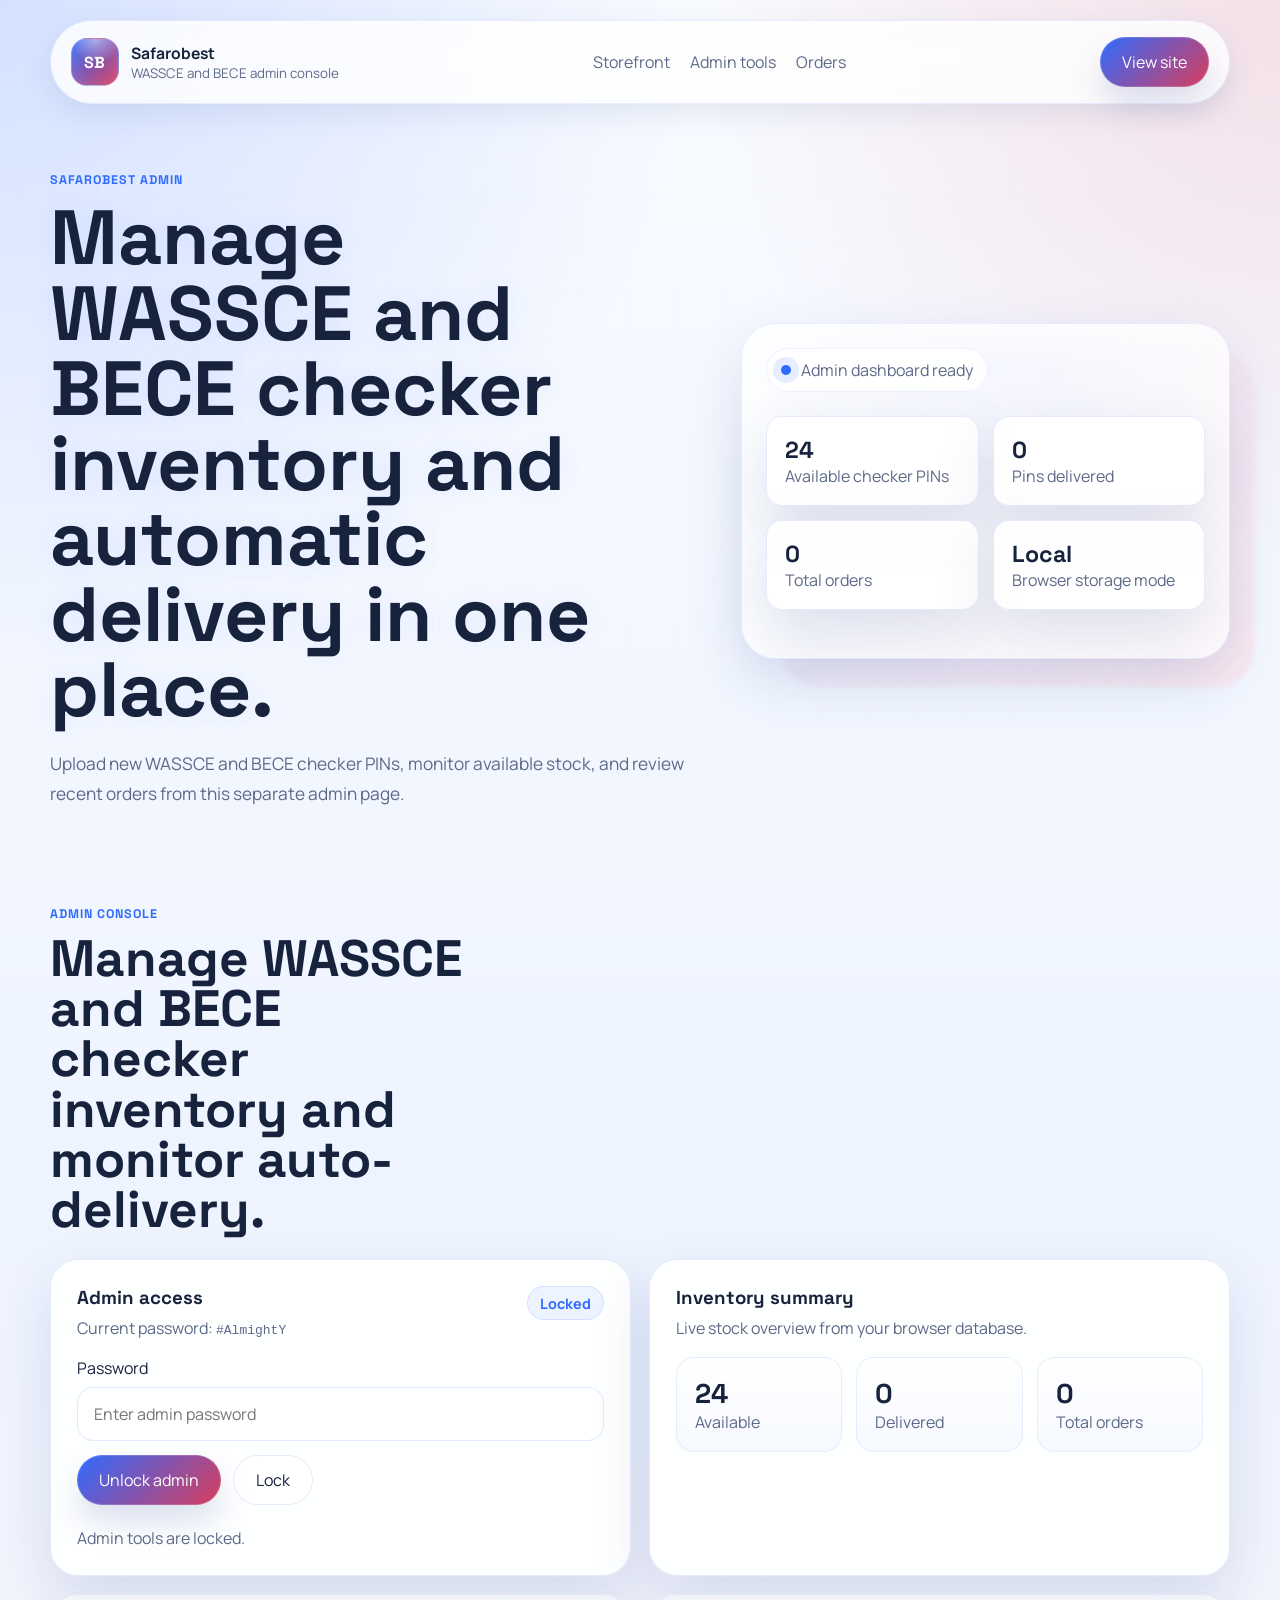
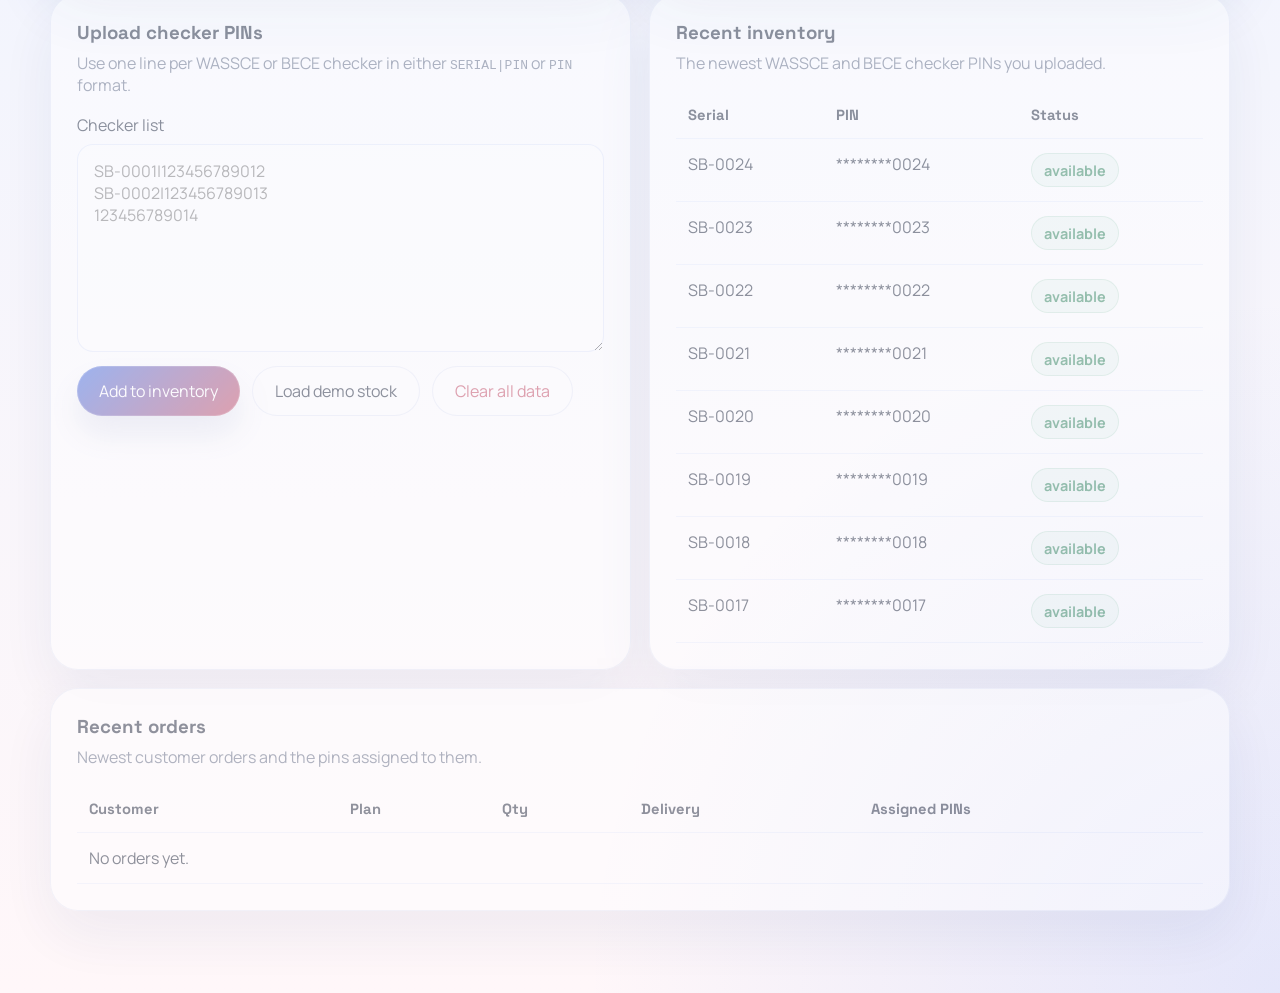
==== secure-portal.html @ 991288cd "Add files via upload" ====
<!DOCTYPE html>
<html lang="en">
  <head>
    <meta charset="UTF-8" />
    <meta name="viewport" content="width=device-width, initial-scale=1.0" />
    <title>Safarobest Admin | WASSCE and BECE Inventory</title>
    <meta
      name="description"
      content="Safarobest admin page for managing WASSCE and BECE checker PIN inventory, stock counts, and fulfilled orders."
    />
    <link rel="preconnect" href="https://fonts.googleapis.com" />
    <link rel="preconnect" href="https://fonts.gstatic.com" crossorigin />
    <link
      href="https://fonts.googleapis.com/css2?family=Space+Grotesk:wght@400;500;700&family=Manrope:wght@400;500;700;800&display=swap"
      rel="stylesheet"
    />
    <link rel="stylesheet" href="styles.css" />
  </head>
  <body>
    <div class="page-shell">
      <header class="topbar">
        <a class="brand" href="index.html">
          <span class="brand-mark">SB</span>
          <span class="brand-copy">
            <strong>Safarobest</strong>
            <small>WASSCE and BECE admin console</small>
          </span>
        </a>

        <nav class="nav">
          <a href="index.html">Storefront</a>
          <a href="#admin">Admin tools</a>
          <a href="#orders">Orders</a>
        </nav>

        <a class="nav-cta" href="index.html">View site</a>
      </header>

      <main>
        <section class="hero admin-hero">
          <div class="hero-copy">
            <p class="eyebrow">Safarobest admin</p>
            <h1>Manage WASSCE and BECE checker inventory and automatic delivery in one place.</h1>
            <p class="hero-text">
              Upload new WASSCE and BECE checker PINs, monitor available stock, and review recent
              orders from this separate admin page.
            </p>
          </div>

          <div class="hero-card">
            <div class="glass-panel">
              <div class="status-row">
                <span class="dot"></span>
                <span>Admin dashboard ready</span>
              </div>

              <div class="stats-grid">
                <article>
                  <strong id="heroAvailablePins">0</strong>
                  <span>Available checker PINs</span>
                </article>
                <article>
                  <strong id="heroDeliveredPins">0</strong>
                  <span>Pins delivered</span>
                </article>
                <article>
                  <strong id="ordersTotal">0</strong>
                  <span>Total orders</span>
                </article>
                <article>
                  <strong>Local</strong>
                  <span>Browser storage mode</span>
                </article>
              </div>
            </div>
          </div>
        </section>

        <section class="admin-section" id="admin">
          <div class="section-heading">
            <p class="eyebrow">Admin console</p>
            <h2>Manage WASSCE and BECE checker inventory and monitor auto-delivery.</h2>
          </div>

          <div class="admin-grid">
            <article class="admin-card">
              <div class="card-head">
                <div>
                  <h3>Admin access</h3>
                  <p>Current password: <code>#AlmightY</code></p>
                </div>
                <span class="status-pill" id="adminStatus">Locked</span>
              </div>

              <form class="admin-form" id="adminLoginForm">
                <label>
                  Password
                  <input
                    type="password"
                    id="adminPassword"
                    placeholder="Enter admin password"
                    required
                  />
                </label>
                <div class="inline-actions">
                  <button class="primary-btn" type="submit">Unlock admin</button>
                  <button class="secondary-btn" type="button" id="adminLogoutBtn">Lock</button>
                </div>
                <p class="helper-text" id="adminFeedback" aria-live="polite"></p>
              </form>
            </article>

            <article class="admin-card">
              <div class="card-head">
                <div>
                  <h3>Inventory summary</h3>
                  <p>Live stock overview from your browser database.</p>
                </div>
              </div>

              <div class="inventory-stats">
                <div>
                  <strong id="stockAvailable">0</strong>
                  <span>Available</span>
                </div>
                <div>
                  <strong id="stockSold">0</strong>
                  <span>Delivered</span>
                </div>
                <div>
                  <strong id="stockOrdersTotal">0</strong>
                  <span>Total orders</span>
                </div>
              </div>
            </article>
          </div>

          <div class="admin-grid admin-tools locked-panel" id="adminTools">
            <article class="admin-card">
              <div class="card-head">
                <div>
                  <h3>Upload checker PINs</h3>
                  <p>Use one line per WASSCE or BECE checker in either <code>SERIAL|PIN</code> or <code>PIN</code> format.</p>
                </div>
              </div>

              <form class="admin-form" id="inventoryForm">
                <label>
                  Checker list
                  <textarea
                    id="inventoryInput"
                    rows="8"
                    placeholder="SB-0001|123456789012&#10;SB-0002|123456789013&#10;123456789014"
                    required
                  ></textarea>
                </label>

                <div class="inline-actions">
                  <button class="primary-btn" type="submit">Add to inventory</button>
                  <button class="secondary-btn" type="button" id="seedDemoBtn">Load demo stock</button>
                  <button class="secondary-btn danger-btn" type="button" id="clearDataBtn">Clear all data</button>
                </div>
                <p class="helper-text" id="inventoryFeedback" aria-live="polite"></p>
              </form>
            </article>

            <article class="admin-card">
              <div class="card-head">
                <div>
                  <h3>Recent inventory</h3>
                  <p>The newest WASSCE and BECE checker PINs you uploaded.</p>
                </div>
              </div>
              <div class="table-wrap">
                <table class="data-table">
                  <thead>
                    <tr>
                      <th>Serial</th>
                      <th>PIN</th>
                      <th>Status</th>
                    </tr>
                  </thead>
                  <tbody id="inventoryTableBody"></tbody>
                </table>
              </div>
            </article>

            <article class="admin-card span-two" id="orders">
              <div class="card-head">
                <div>
                  <h3>Recent orders</h3>
                  <p>Newest customer orders and the pins assigned to them.</p>
                </div>
              </div>
              <div class="table-wrap">
                <table class="data-table">
                  <thead>
                    <tr>
                      <th>Customer</th>
                      <th>Plan</th>
                      <th>Qty</th>
                      <th>Delivery</th>
                      <th>Assigned PINs</th>
                    </tr>
                  </thead>
                  <tbody id="ordersTableBody"></tbody>
                </table>
              </div>
            </article>
          </div>
        </section>
      </main>
    </div>

    <script src="script.js"></script>
  </body>
</html>
---- styles.css ----
:root {
  --bg: #f4f8ff;
  --surface: rgba(255, 255, 255, 0.72);
  --surface-solid: #ffffff;
  --card: rgba(255, 255, 255, 0.92);
  --text: #17233c;
  --muted: #5c6988;
  --line: rgba(43, 91, 214, 0.12);
  --accent: #2f6bff;
  --accent-deep: #d93d5c;
  --accent-soft: #ffffff;
  --mint: rgba(230, 238, 255, 0.95);
  --sky: rgba(228, 241, 255, 0.95);
  --sun: rgba(255, 233, 239, 0.95);
  --shadow: 0 24px 60px rgba(34, 64, 132, 0.14);
  --radius-xl: 28px;
  --radius-lg: 22px;
  --radius-md: 16px;
  --radius-sm: 12px;
  --max-width: 1180px;
}

* {
  box-sizing: border-box;
}

html {
  scroll-behavior: smooth;
}

body {
  margin: 0;
  font-family: "Manrope", sans-serif;
  color: var(--text);
  background:
    radial-gradient(circle at top left, rgba(47, 107, 255, 0.18), transparent 24%),
    radial-gradient(circle at top right, rgba(217, 61, 92, 0.14), transparent 20%),
    radial-gradient(circle at bottom right, rgba(92, 144, 255, 0.16), transparent 24%),
    linear-gradient(180deg, #f9fbff 0%, #eef4ff 46%, #fff7f9 100%);
  position: relative;
  overflow-x: hidden;
}

body::before {
  content: "";
  position: fixed;
  inset: 0;
  pointer-events: none;
  background:
    linear-gradient(rgba(47, 107, 255, 0.03) 1px, transparent 1px),
    linear-gradient(90deg, rgba(217, 61, 92, 0.025) 1px, transparent 1px);
  background-size: 48px 48px;
  mask-image: radial-gradient(circle at center, black 55%, transparent 100%);
  opacity: 0.35;
}

a {
  color: inherit;
  text-decoration: none;
}

button,
input,
select,
textarea {
  font: inherit;
}

.page-shell {
  width: min(calc(100% - 32px), var(--max-width));
  margin: 0 auto;
  padding: 20px 0 40px;
}

.topbar {
  position: sticky;
  top: 14px;
  z-index: 10;
  display: flex;
  align-items: center;
  justify-content: space-between;
  gap: 18px;
  padding: 16px 20px;
  margin-bottom: 30px;
  background: rgba(255, 255, 255, 0.8);
  border: 1px solid rgba(47, 107, 255, 0.1);
  backdrop-filter: blur(18px);
  border-radius: 999px;
  box-shadow: 0 10px 30px rgba(34, 64, 132, 0.1);
}

.brand {
  display: flex;
  align-items: center;
  gap: 12px;
}

.brand-mark {
  display: grid;
  place-items: center;
  width: 48px;
  height: 48px;
  border-radius: 16px;
  background:
    radial-gradient(circle at top, rgba(255, 255, 255, 0.45), transparent 48%),
    linear-gradient(135deg, var(--accent), var(--accent-deep));
  color: #ffffff;
  font-family: "Space Grotesk", sans-serif;
  font-weight: 700;
  letter-spacing: 0.04em;
  border: 1px solid rgba(255, 255, 255, 0.28);
  box-shadow: inset 0 0 18px rgba(255, 255, 255, 0.16);
}

.brand-copy {
  display: flex;
  flex-direction: column;
}

.brand-copy strong {
  font-size: 0.98rem;
}

.brand-copy small {
  color: var(--muted);
}

.nav {
  display: flex;
  gap: 20px;
  color: var(--muted);
}

.nav a:hover,
.footer-links a:hover {
  color: var(--accent);
}

.nav-cta,
.primary-btn,
.ticket-btn,
.secondary-btn {
  border: 0;
  border-radius: 999px;
  cursor: pointer;
  transition: transform 0.25s ease, box-shadow 0.25s ease, background 0.25s ease;
}

.nav-cta,
.primary-btn,
.ticket-btn {
  background: linear-gradient(135deg, var(--accent), var(--accent-deep));
  color: #ffffff;
  box-shadow:
    0 18px 32px rgba(68, 91, 164, 0.18),
    inset 0 0 0 1px rgba(255, 255, 255, 0.16);
}

.nav-cta,
.secondary-btn,
.primary-btn,
.ticket-btn {
  display: inline-flex;
  align-items: center;
  justify-content: center;
  min-height: 50px;
  padding: 0 22px;
}

.secondary-btn {
  background: rgba(255, 255, 255, 0.82);
  color: var(--text);
  border: 1px solid var(--line);
}

.nav-cta:hover,
.primary-btn:hover,
.ticket-btn:hover,
.secondary-btn:hover {
  transform: translateY(-2px);
  box-shadow:
    0 20px 36px rgba(68, 91, 164, 0.18),
    0 0 0 1px rgba(47, 107, 255, 0.12),
    0 0 24px rgba(217, 61, 92, 0.1);
}

.hero {
  display: grid;
  grid-template-columns: 1.15fr 0.85fr;
  gap: 30px;
  align-items: center;
  min-height: calc(100vh - 170px);
  padding: 34px 0 50px;
}

.eyebrow,
.modal-kicker {
  margin: 0 0 12px;
  color: var(--accent);
  font-family: "Space Grotesk", sans-serif;
  font-weight: 700;
  text-transform: uppercase;
  letter-spacing: 0.08em;
  font-size: 0.78rem;
}

.hero h1,
.section-heading h2 {
  margin: 0;
  font-family: "Space Grotesk", sans-serif;
  line-height: 0.98;
}

.hero h1 {
  font-size: clamp(3rem, 6vw, 5.5rem);
  max-width: 11ch;
  text-shadow: 0 0 24px rgba(47, 107, 255, 0.08);
}

.hero-text {
  max-width: 58ch;
  margin: 22px 0 0;
  font-size: 1.08rem;
  line-height: 1.75;
  color: var(--muted);
}

.hero-actions {
  display: flex;
  gap: 14px;
  flex-wrap: wrap;
  margin: 28px 0;
}

.hero-points,
.price-card ul {
  padding: 0;
  margin: 0;
  list-style: none;
}

.hero-points {
  display: grid;
  gap: 12px;
}

.hero-points li,
.price-card li {
  position: relative;
  padding-left: 28px;
  color: var(--muted);
}

.hero-points li::before,
.price-card li::before {
  content: "";
  position: absolute;
  left: 0;
  top: 8px;
  width: 12px;
  height: 12px;
  border-radius: 50%;
  background: linear-gradient(135deg, var(--accent), var(--accent-deep));
  box-shadow: 0 0 14px rgba(47, 107, 255, 0.18);
}

.hero-card {
  position: relative;
}

.hero-card::before {
  content: "";
  position: absolute;
  inset: 28px -24px -28px 40px;
  border-radius: 38px;
  background:
    radial-gradient(circle at top, rgba(47, 107, 255, 0.15), transparent 48%),
    linear-gradient(135deg, rgba(222, 233, 255, 0.55), rgba(255, 227, 235, 0.7));
  z-index: -1;
  filter: blur(2px);
}

.glass-panel {
  padding: 24px;
  background: var(--surface);
  border: 1px solid rgba(47, 107, 255, 0.1);
  backdrop-filter: blur(18px);
  border-radius: 34px;
  box-shadow: var(--shadow);
}

.status-row {
  display: inline-flex;
  align-items: center;
  gap: 10px;
  padding: 10px 14px;
  border-radius: 999px;
  background: rgba(255, 255, 255, 0.88);
  color: var(--muted);
  border: 1px solid rgba(47, 107, 255, 0.08);
}

.dot {
  width: 10px;
  height: 10px;
  border-radius: 50%;
  background: var(--accent);
  box-shadow: 0 0 0 8px rgba(47, 107, 255, 0.12);
}

.stats-grid {
  display: grid;
  grid-template-columns: repeat(2, minmax(0, 1fr));
  gap: 14px;
  margin: 24px 0;
}

.stats-grid article,
.ticket-preview,
.feature-card,
.price-card,
.step-card,
.quote-card,
.faq-list details,
.footer,
.modal-panel {
  background: var(--card);
  border: 1px solid var(--line);
  box-shadow: var(--shadow);
}

.stats-grid article {
  padding: 18px;
  border-radius: var(--radius-md);
}

.stats-grid strong {
  display: block;
  font-size: 1.45rem;
  font-family: "Space Grotesk", sans-serif;
}

.stats-grid span,
.ticket-preview p,
.feature-card p,
.price-copy,
.step-card p,
.quote-author,
.faq-list p,
.footer p,
.modal-description,
.form-feedback {
  color: var(--muted);
}

.ticket-preview {
  padding: 24px;
  border-radius: 26px;
  background:
    linear-gradient(180deg, rgba(247, 250, 255, 0.98), rgba(255, 246, 248, 0.98));
}

.ticket-head,
.ticket-price {
  display: flex;
  align-items: baseline;
  justify-content: space-between;
  gap: 12px;
}

.ticket-head span,
.ticket-price span {
  color: var(--muted);
}

.ticket-head strong,
.ticket-price strong,
.price,
.feature-card h3,
.step-card h3,
.faq-list summary {
  font-family: "Space Grotesk", sans-serif;
}

.ticket-price {
  margin: 18px 0 12px;
}

.ticket-price strong,
.price {
  font-size: 2rem;
}

section {
  padding: 42px 0;
}

.trust-strip {
  display: flex;
  gap: 18px;
  align-items: center;
  justify-content: space-between;
  padding: 18px 24px;
  margin: 12px 0 18px;
  border-radius: 22px;
  background: rgba(255, 255, 255, 0.72);
  border: 1px solid rgba(47, 107, 255, 0.08);
}

.trust-strip p {
  margin: 0;
  color: var(--muted);
}

.trust-items {
  display: flex;
  gap: 12px;
  flex-wrap: wrap;
}

.trust-items span {
  padding: 10px 14px;
  border-radius: 999px;
  background: rgba(255, 255, 255, 0.88);
  border: 1px solid rgba(47, 107, 255, 0.08);
}

.section-heading {
  max-width: 760px;
  margin-bottom: 24px;
}

.section-heading h2 {
  font-size: clamp(2rem, 4vw, 3.6rem);
  max-width: 13ch;
}

.feature-grid,
.pricing-grid,
.steps,
.admin-grid {
  display: grid;
  gap: 18px;
}

.feature-grid {
  grid-template-columns: repeat(3, minmax(0, 1fr));
}

.feature-card,
.price-card,
.step-card,
.quote-card {
  border-radius: var(--radius-xl);
  padding: 26px;
}

.accent-sun {
  background: linear-gradient(180deg, #ffffff, var(--sun));
}

.accent-sky {
  background: linear-gradient(180deg, #ffffff, var(--sky));
}

.accent-mint {
  background: linear-gradient(180deg, #ffffff, var(--mint));
}

.pricing-grid {
  grid-template-columns: repeat(3, minmax(0, 1fr));
  align-items: stretch;
}

.price-card {
  display: flex;
  flex-direction: column;
  gap: 16px;
}

.price-tag {
  width: fit-content;
  padding: 9px 12px;
  border-radius: 999px;
  background: rgba(47, 107, 255, 0.08);
  color: var(--muted);
  font-size: 0.9rem;
  border: 1px solid rgba(47, 107, 255, 0.12);
}

.featured {
  position: relative;
  transform: translateY(-10px);
  background:
    radial-gradient(circle at top, rgba(47, 107, 255, 0.1), transparent 42%),
    linear-gradient(180deg, rgba(255, 255, 255, 0.98), rgba(255, 243, 246, 0.98));
  border: 1px solid rgba(217, 61, 92, 0.18);
  box-shadow:
    0 28px 60px rgba(34, 64, 132, 0.16),
    0 0 32px rgba(217, 61, 92, 0.06);
}

.steps {
  grid-template-columns: repeat(3, minmax(0, 1fr));
}

.admin-grid {
  grid-template-columns: repeat(2, minmax(0, 1fr));
}

.admin-tools {
  margin-top: 18px;
}

.admin-card {
  padding: 26px;
  border-radius: var(--radius-xl);
  background: var(--card);
  border: 1px solid var(--line);
  box-shadow: var(--shadow);
}

.span-two {
  grid-column: span 2;
}

.card-head {
  display: flex;
  align-items: flex-start;
  justify-content: space-between;
  gap: 16px;
  margin-bottom: 18px;
}

.card-head h3 {
  margin: 0;
  font-family: "Space Grotesk", sans-serif;
}

.card-head p,
.helper-text {
  margin: 8px 0 0;
  color: var(--muted);
}

.status-pill,
.table-status {
  display: inline-flex;
  align-items: center;
  justify-content: center;
  min-height: 34px;
  padding: 0 12px;
  border-radius: 999px;
  background: rgba(47, 107, 255, 0.08);
  color: var(--accent);
  border: 1px solid rgba(47, 107, 255, 0.12);
  font-size: 0.9rem;
  font-weight: 700;
}

.success-pill,
.status-available {
  background: rgba(49, 171, 111, 0.1);
  color: #198754;
  border-color: rgba(49, 171, 111, 0.2);
}

.status-sold {
  background: rgba(217, 61, 92, 0.09);
  color: var(--accent-deep);
  border-color: rgba(217, 61, 92, 0.16);
}

.admin-form {
  display: grid;
  gap: 14px;
}

.admin-form label,
.delivery-summary div {
  display: grid;
  gap: 8px;
}

.admin-form input,
.admin-form textarea {
  width: 100%;
  padding: 15px 16px;
  border: 1px solid rgba(47, 107, 255, 0.14);
  border-radius: 16px;
  background: #ffffff;
  color: var(--text);
}

.admin-form input:focus,
.admin-form textarea:focus {
  outline: 1px solid rgba(47, 107, 255, 0.45);
  box-shadow: 0 0 0 4px rgba(47, 107, 255, 0.08);
}

.inline-actions {
  display: flex;
  flex-wrap: wrap;
  gap: 12px;
}

.inventory-stats {
  display: grid;
  grid-template-columns: repeat(3, minmax(0, 1fr));
  gap: 14px;
}

.inventory-stats div,
.delivery-summary div,
.pin-chip {
  padding: 18px;
  border-radius: 18px;
  background: linear-gradient(180deg, rgba(255, 255, 255, 0.98), rgba(246, 249, 255, 0.98));
  border: 1px solid rgba(47, 107, 255, 0.1);
}

.inventory-stats strong {
  display: block;
  font-size: 1.7rem;
  font-family: "Space Grotesk", sans-serif;
}

.inventory-stats span {
  color: var(--muted);
}

.table-wrap {
  overflow-x: auto;
}

.data-table {
  width: 100%;
  border-collapse: collapse;
}

.data-table th,
.data-table td {
  padding: 14px 12px;
  text-align: left;
  border-bottom: 1px solid rgba(47, 107, 255, 0.1);
  vertical-align: top;
}

.data-table th {
  font-family: "Space Grotesk", sans-serif;
  font-size: 0.92rem;
}

.locked-panel {
  opacity: 0.48;
  pointer-events: none;
  filter: saturate(0.8);
}

.danger-btn {
  color: var(--accent-deep);
}

.hidden-field {
  display: none !important;
}

.delivery-card {
  margin-top: 18px;
  padding: 22px;
  border-radius: 24px;
  background: linear-gradient(135deg, rgba(239, 246, 255, 0.98), rgba(255, 241, 245, 0.98));
  border: 1px solid rgba(47, 107, 255, 0.12);
}

.delivery-summary {
  display: grid;
  grid-template-columns: repeat(2, minmax(0, 1fr));
  gap: 14px;
  margin-top: 18px;
}

.delivery-summary strong,
.pin-chip strong {
  font-family: "Space Grotesk", sans-serif;
}

.delivery-summary span {
  color: var(--muted);
}

.delivery-pins {
  display: grid;
  gap: 12px;
  margin-top: 16px;
}

.pin-chip span {
  margin-top: 6px;
  word-break: break-all;
  color: var(--accent);
  font-weight: 700;
}

.step-card span {
  display: inline-grid;
  place-items: center;
  width: 50px;
  height: 50px;
  margin-bottom: 18px;
  border-radius: 14px;
  background: linear-gradient(135deg, rgba(47, 107, 255, 0.14), rgba(217, 61, 92, 0.16));
  color: var(--accent);
  font-family: "Space Grotesk", sans-serif;
  font-weight: 700;
}

.testimonial {
  padding-top: 12px;
}

.quote-card {
  background:
    radial-gradient(circle at top right, rgba(47, 107, 255, 0.12), transparent 28%),
    linear-gradient(135deg, rgba(255, 255, 255, 0.95), rgba(255, 239, 244, 0.92));
}

.quote {
  margin: 0;
  font-size: clamp(1.4rem, 3vw, 2.4rem);
  line-height: 1.4;
  font-family: "Space Grotesk", sans-serif;
}

.quote-author {
  margin: 18px 0 0;
}

.faq-list {
  display: grid;
  gap: 14px;
}

.faq-list details {
  padding: 22px 24px;
  border-radius: 20px;
}

.faq-list summary {
  cursor: pointer;
  font-size: 1.05rem;
}

.faq-list p {
  margin: 14px 0 0;
  line-height: 1.7;
}

.footer {
  display: flex;
  align-items: center;
  justify-content: space-between;
  gap: 18px;
  padding: 24px 26px;
  margin-top: 20px;
  border-radius: 26px;
}

.footer p {
  margin: 8px 0 0;
}

.footer-links {
  display: flex;
  flex-wrap: wrap;
  gap: 18px;
}

.modal {
  position: fixed;
  inset: 0;
  display: none;
  place-items: center;
  z-index: 30;
}

.modal.open {
  display: grid;
}

.modal-backdrop {
  position: absolute;
  inset: 0;
  background: rgba(24, 36, 76, 0.34);
  backdrop-filter: blur(5px);
}

.modal-panel {
  position: relative;
  width: min(calc(100% - 28px), 560px);
  padding: 28px;
  border-radius: 30px;
  z-index: 1;
}

.modal-close {
  position: absolute;
  top: 14px;
  right: 14px;
  width: 42px;
  height: 42px;
  border: 0;
  border-radius: 50%;
  background: rgba(47, 107, 255, 0.08);
  cursor: pointer;
  font-size: 1.6rem;
  color: var(--text);
}

.modal-panel h2 {
  margin: 0;
  font-family: "Space Grotesk", sans-serif;
  font-size: 2rem;
}

.order-form {
  display: grid;
  gap: 14px;
  margin-top: 24px;
}

.order-form label {
  display: grid;
  gap: 8px;
  color: var(--text);
  font-weight: 600;
}

.order-form input,
.order-form select,
.order-form textarea {
  width: 100%;
  padding: 15px 16px;
  border: 1px solid rgba(47, 107, 255, 0.14);
  border-radius: 16px;
  background: #ffffff;
  color: var(--text);
}

.order-form input:focus,
.order-form select:focus,
.order-form textarea:focus {
  outline: 1px solid rgba(47, 107, 255, 0.45);
  box-shadow: 0 0 0 4px rgba(47, 107, 255, 0.08);
}

.form-submit {
  width: 100%;
  margin-top: 6px;
}

.form-feedback {
  min-height: 24px;
  margin: 0;
}

.reveal {
  opacity: 0;
  transform: translateY(24px);
  transition: opacity 0.7s ease, transform 0.7s ease;
}

.reveal.visible {
  opacity: 1;
  transform: translateY(0);
}

@media (max-width: 980px) {
  .topbar,
  .hero,
  .trust-strip,
  .footer {
    grid-template-columns: 1fr;
    flex-direction: column;
    align-items: flex-start;
  }

  .nav {
    flex-wrap: wrap;
  }

  .hero,
  .feature-grid,
  .pricing-grid,
  .steps,
  .admin-grid,
  .delivery-summary,
  .inventory-stats {
    grid-template-columns: 1fr;
  }

  .hero {
    min-height: auto;
    padding-top: 12px;
  }

  .featured {
    transform: none;
  }

  .span-two {
    grid-column: span 1;
  }
}

@media (max-width: 640px) {
  .page-shell {
    width: min(calc(100% - 20px), var(--max-width));
  }

  .topbar {
    border-radius: 28px;
  }

  .hero h1 {
    max-width: 9ch;
  }

  .nav {
    gap: 12px;
  }

  .hero-actions {
    width: 100%;
  }

  .hero-actions > * {
    width: 100%;
  }

  .stats-grid {
    grid-template-columns: 1fr;
  }

  .section-heading h2 {
    max-width: 100%;
  }

  .footer-links {
    gap: 10px;
    flex-direction: column;
  }
}
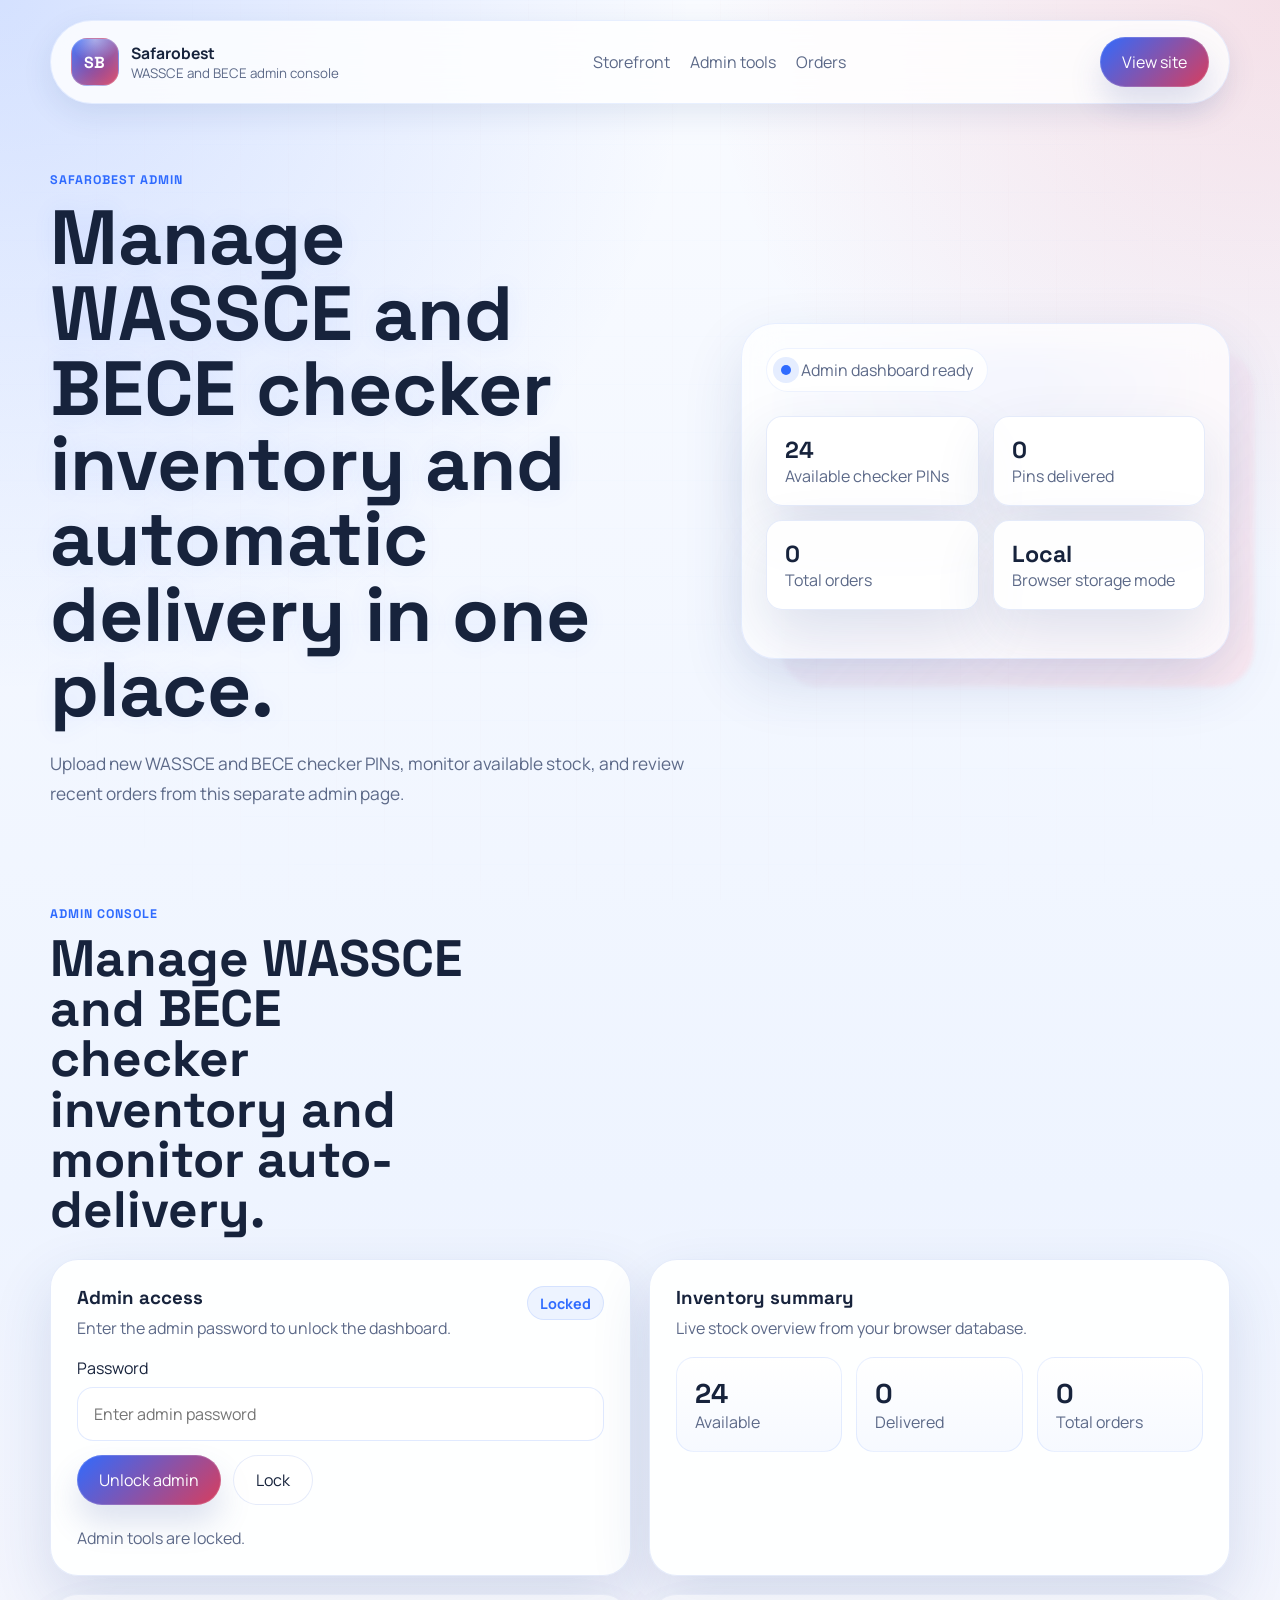
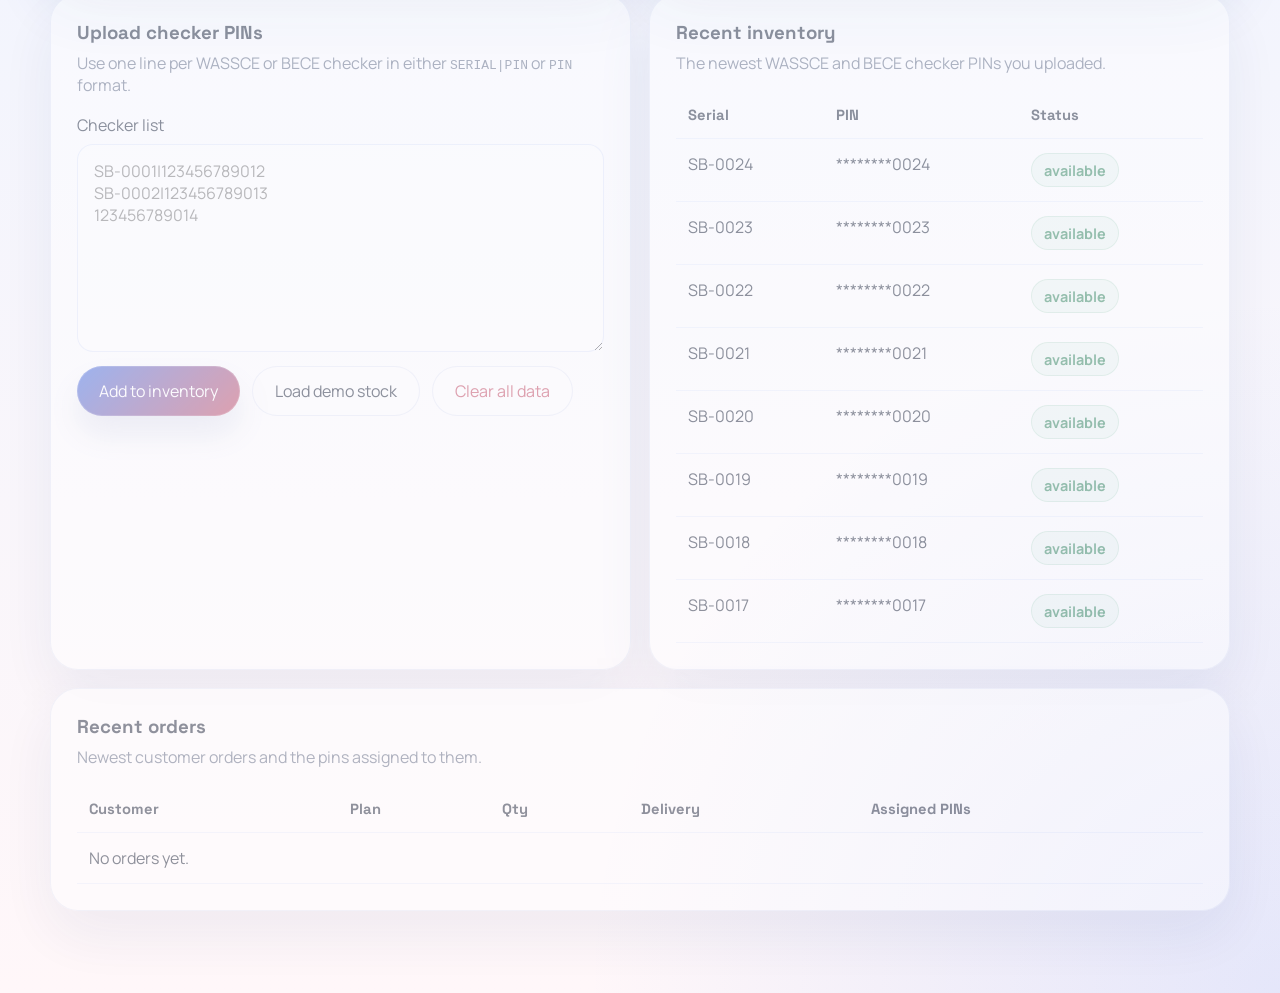
==== commit 2ccae481: "Add files via upload" ====
--- a/secure-portal.html
+++ b/secure-portal.html
@@ -87,7 +87,7 @@
               <div class="card-head">
                 <div>
                   <h3>Admin access</h3>
-                  <p>Current password: <code>#AlmightY</code></p>
+                  <p>Enter the admin password to unlock the dashboard.</p>
                 </div>
                 <span class="status-pill" id="adminStatus">Locked</span>
               </div>
